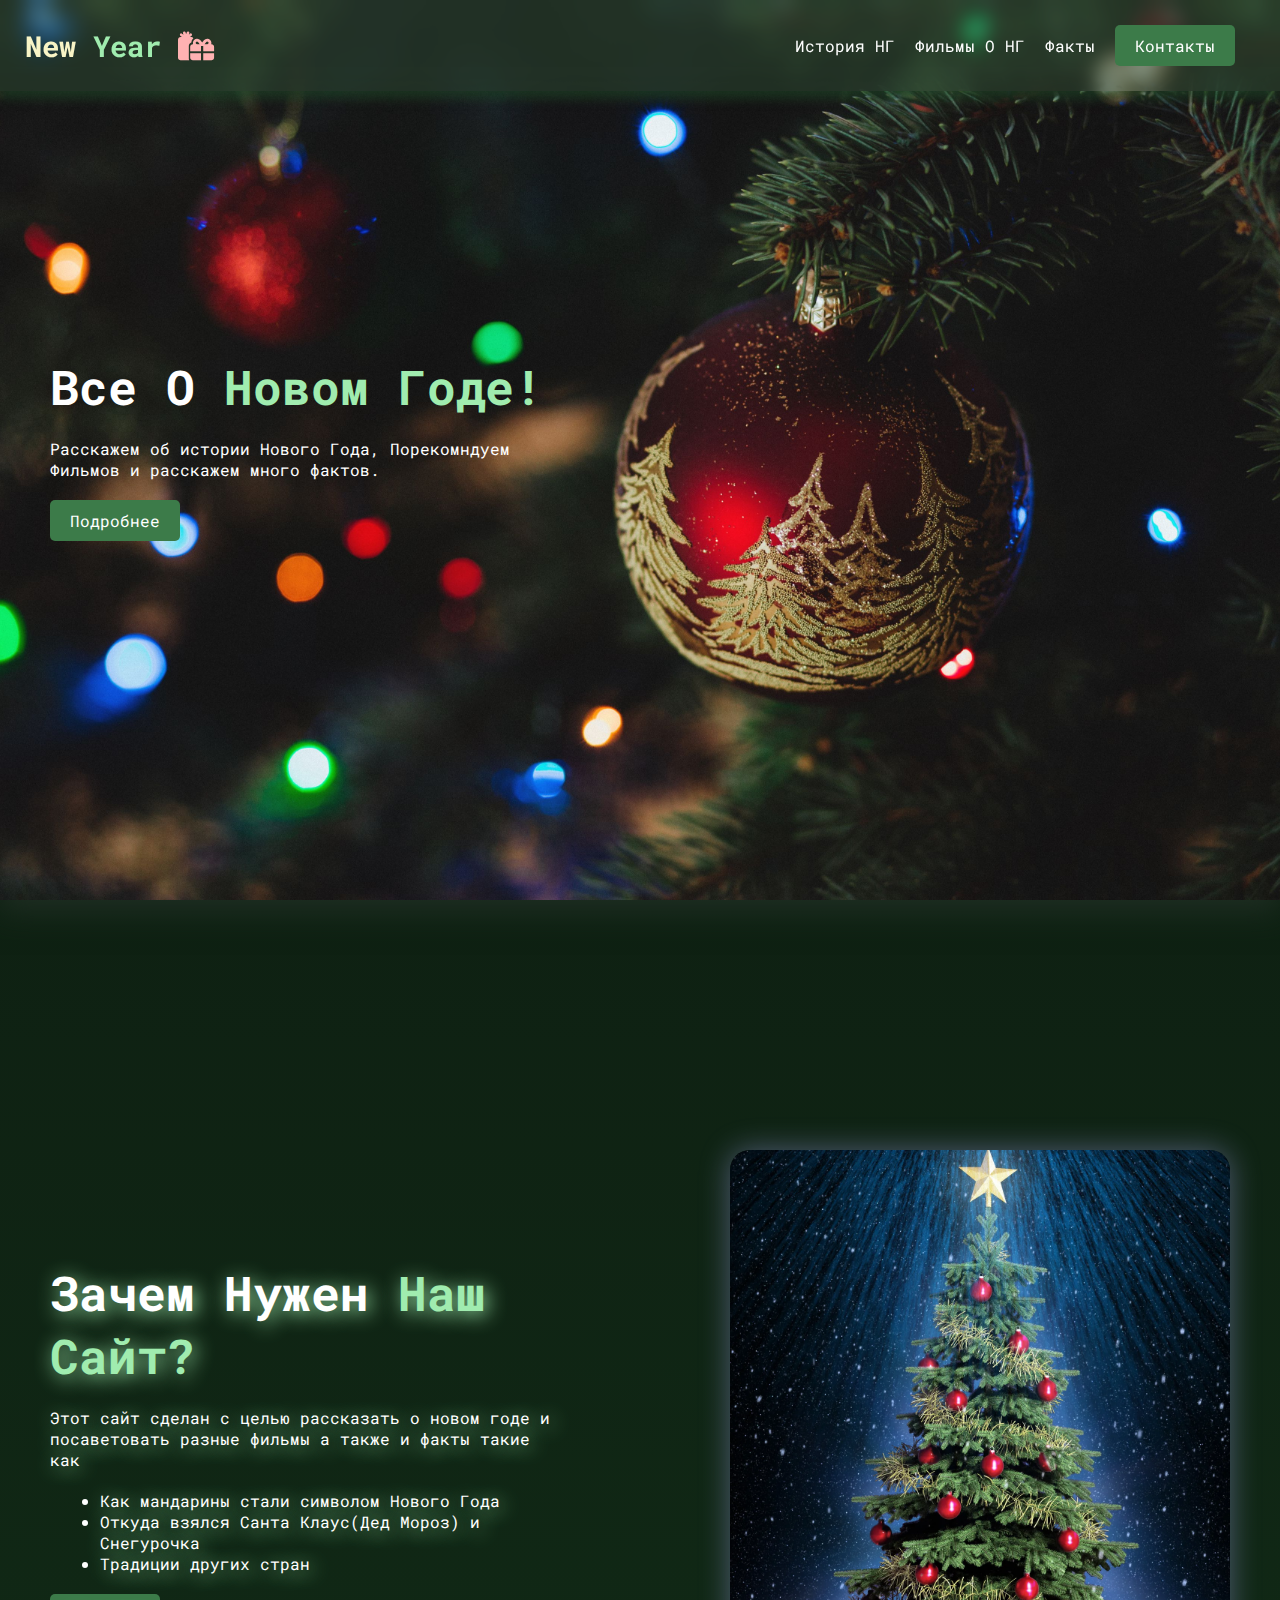
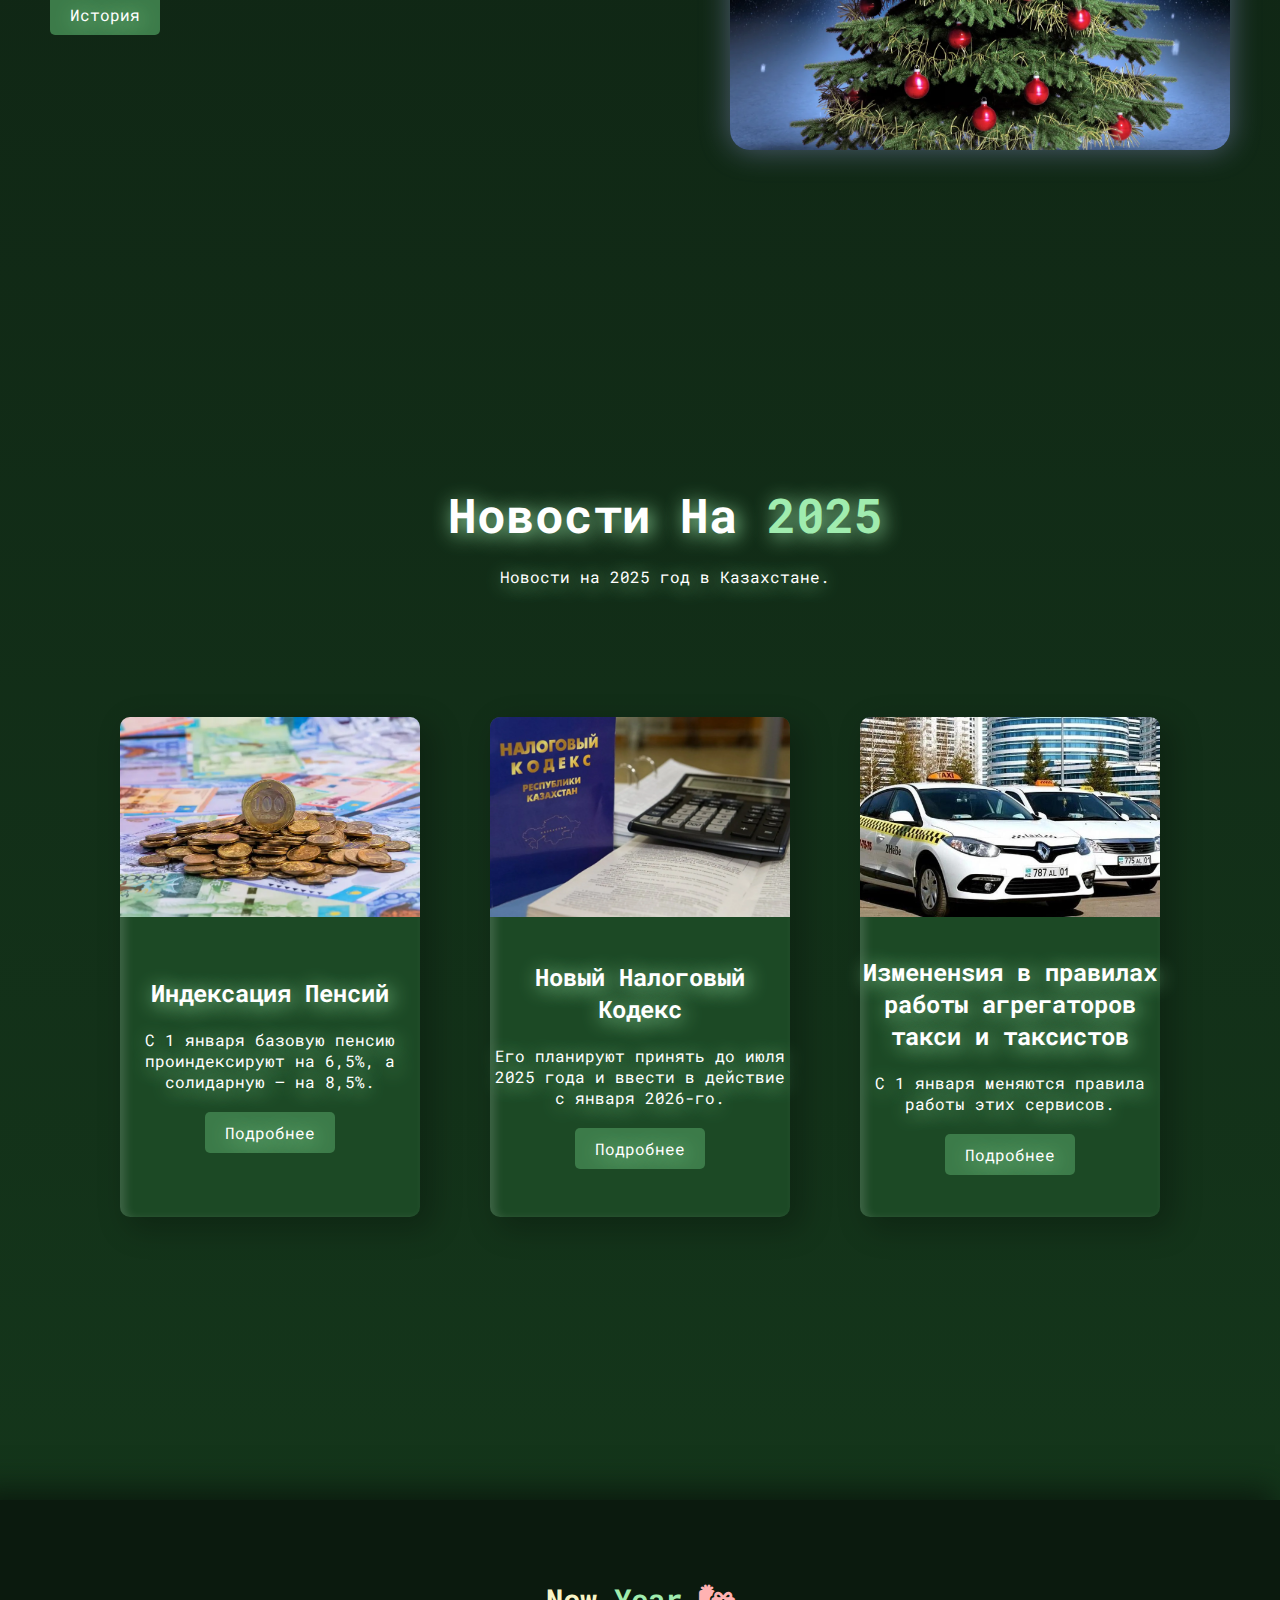
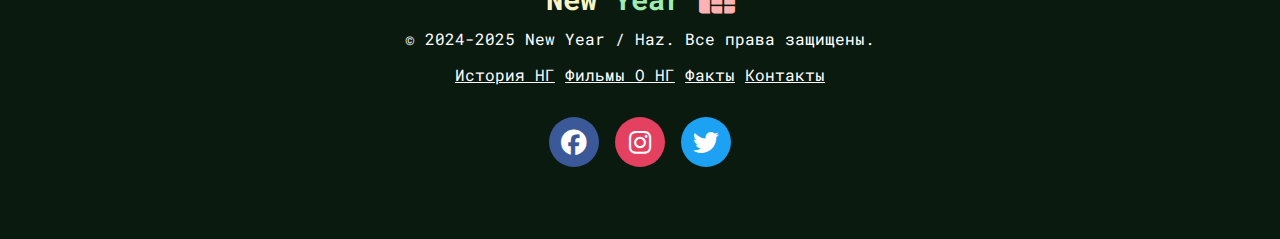
==== index.html @ 99486cb4 "Хакатон" ====
<!DOCTYPE html>
<html lang="ru">
<head>
    <meta charset="UTF-8">
    <meta name="viewport" content="width=device-width, initial-scale=1.0">
    <link rel="stylesheet" href="https://cdnjs.cloudflare.com/ajax/libs/font-awesome/6.7.2/css/all.min.css" integrity="sha512-Evv84Mr4kqVGRNSgIGL/F/aIDqQb7xQ2vcrdIwxfjThSH8CSR7PBEakCr51Ck+w+/U6swU2Im1vVX0SVk9ABhg==" crossorigin="anonymous" referrerpolicy="no-referrer" />
    <link rel="stylesheet" href="./styles/style.css">
    <title>New Year / Haz</title>
</head>
<body>
    <!-- snowfall -->
    <div id="snowfall-container"></div>


    <!-- header -->

    <header>
        <nav>
            <div class="container">
                <a href="index.html" class="logo">New <span>Year </span><i class="fa-solid fa-gifts"></i></a>
                <div class="nav-list">
                    <a href="./pages/history-of-new-year.html">История НГ</a>
                    <a href="./pages/films.html">Фильмы О НГ</a>
                    <a href="./pages/facts.html">Факты</a>
                    <a class="nav-btn" href="./pages/contacts.html">Контакты</a>
                </div>
            </div>
        </nav>
        <div class="hero">
            <div class="text-container">
                <h1>Все О <span>Новом Годе!</span></h1>
                <p>Расскажем об истории Нового Года, Порекомндуем Фильмов и расскажем много фактов.</p>
                <a href="#about" class="btn">Подробнее</a>
            </div>
        </div>
    </header>

    <!-- main -->

    <main>

        <!-- about site -->

        <section class="about" id="about">
            <div class="container">
                <div class="text-container">
                    <h2>Зачем Нужен <span>Наш Сайт?</span></h2>
                    <p>Этот сайт сделан с целью рассказать о новом годе и посаветовать разные фильмы а также и факты такие как <ul>
                        <li>Как мандарины стали символом Нового Года</li>
                        <li>Откуда взялся Санта Клаус(Дед Мороз) и Снегурочка</li>
                        <li>Традиции других стран</li>
                    </ul></p>
                    <a href="./pages/history-of-new-year.html" class="btn">История</a>
                </div>
                <img src="./images/elka.webp" alt="">
            </div>
        </section>

        <!-- news -->

        <section class="news">
            <div class="container-block">
                <div class="text-container">
                    <h2>Новости На <span>2025</span></h2>
                    <p>Новости на 2025 год в Казахстане.</p>
                </div>
                <div class="news-list">
                    <div class="card">
                        <img src="./images/news/news-1.webp" alt="">
                        <div class="card-text">
                            <h2>Индексация Пенсий</h2>
                            <p>С 1 января базовую пенсию проиндексируют на 6,5%, а солидарную — на 8,5%.</p>
                            <a class="btn" target="_blank" href="https://www.zakon.kz/finansy/6461738-pensii-i-posobiya-v-kazakhstane-naskolko-ikh-povysyat-v-2025-godu.html">Подробнее</a>
                        </div>
                    </div>
                    <div class="card">
                        <img src="./images/news/news-2.webp" alt="">
                        <div class="card-text">
                            <h2>Новый Налоговый Кодекс</h2>
                            <p>Его планируют принять до июля 2025 года и ввести в действие с января 2026-го.</p>
                            <a class="btn" target="_blank" href="https://mybuh.kz/news/chto-izmenitsya-v-nalogovom-kodekse-s-2024-g-/">Подробнее</a>
                        </div>
                    </div>
                    <div class="card">
                        <img src="./images/news/news-3.jpeg" alt="">
                        <div class="card-text">
                            <h2>Измененsия в правилах работы агрегаторов такси и таксистов</h2>
                            <p>С 1 января меняются правила работы этих сервисов.</p>
                            <a class="btn" target="_blank" href="https://tengrinews.kz/autonews/pravila-rabotyi-taksi-izmenyat-v-kazahstane-549466/">Подробнее</a>
                        </div>
                    </div>
                </div>
            </div>
        </section>

    </main>

    <!-- footer -->

    <footer>
        <div class="container-block">
            <div class="text-footer">
                <a href="#" class="logo">New <span>Year </span><i class="fa-solid fa-gifts"></i></a>
                <p>&copy; 2024-2025 New Year / Haz. Все права защищены.</p>
            </div>
            <div class="links">
                <a href="./pages/history-of-new-year.html">История НГ</a>
                <a href="./pages/films.html">Фильмы О НГ</a>
                <a href="./pages/facts.html">Факты</a>
                <a href="./pages/contacts.html">Контакты </a>
            </div>
            <div class="soc">
                <a href="#" class="facebook"><i class="fa-brands fa-facebook"></i></a>
                <a href="#" class="instagramm"><i class="fa-brands fa-instagram"></i></a>
                <a href="#" class="twitter"><i class="fa-brands fa-twitter"></i></a>
            </div>
        </div>
    </footer>

    <script src="./javascript/script.js"></script>
    <!-- snowflake effect -->

    <script src="./javascript/snow.js"></script>

</body>
</html>
---- styles/style.css ----
@import url('https://fonts.googleapis.com/css2?family=Roboto+Mono:ital,wght@0,100..700;1,100..700&display=swap'); /* link css font Roboto mono*/

/* reset css */

* {
    box-sizing: border-box;
    margin: 0;
    padding: 0;
    font-family: 'Roboto Mono';
    transition: all 0.3s ease;
}

html {
    scroll-behavior: smooth;
}

body {
    background: linear-gradient(180deg, rgba(12,24,15,1) 0%, rgb(21, 57, 28) 100%);
    min-height: 100vh;
    color: #fff;
    overflow-x: hidden;
}

button, input, textarea {
    border: none !important;
    width: 100%;
    cursor: pointer;
    &:focus {
        outline: none;
    }
}

/* header */

header {
    box-shadow:  0px 10px 30px #202f24;
    background: url(../images/christmas_decorations_new_year_christmas_118570_3840x2400.jpg) center/cover no-repeat;
    height: 100vh;
    color: #fff;
}

nav {
    z-index: 99999999999999999999;
    box-shadow: 0px 8px 10px #204f2b7d;
    background-color: #38664156;
    backdrop-filter: blur(10px);
    padding: 25px;
    position: fixed;
    width: 100%;
}

.container {
    /* flex-wrap: wrap; */
    width: 100%;
    display: flex;
    align-items: center;
    justify-content: space-between;
}

.nav-list {
    display: flex;
    align-items: center;
    justify-content: center;
}

.nav-list a {
    color: #fff;
    text-decoration: none;
    margin-right: 20px;
    position: relative;
    transition: color 0.3s ease;
}

.logo {
    font-size: 1.8rem;
    text-decoration: none;
    color: rgb(248, 244, 198);
    font-weight: bolder;
}

.logo i {
    color: rgb(255, 178, 178);
}

span {
    font-size: 1.8rem;
    color: #a0ecaf;
}

/* links beautifully animations  */

.nav-list a:not(.nav-btn)::before,
.nav-list a:not(.nav-btn)::after {
    content: '';
    position: absolute;
    width: 0;
    height: 2px;
    background-color: #a0ecaf;
    transition: width 0.3s ease;
}

.nav-list a:not(.nav-btn)::before {
    left: 0;
    top: -5px;
}

.nav-list a:not(.nav-btn)::after {
    right: 0;
    bottom: -5px;
}

.nav-list a:not(.nav-btn):hover {
    color: #a0ecaf;
}

.nav-list a:not(.nav-btn):hover::before,
.nav-list a:not(.nav-btn):hover::after {
    width: 100%;
}

.nav-btn, .btn {
    display: inline-block;
    padding: 10px 20px;
    background-color: #3c7b49;
    color: #ffffff;
    text-decoration: none;
    border-radius: 5px;
    transition: all 0.3s ease;
    position: relative;
    overflow: hidden;
}

.nav-btn::before, .btn::before {
    content: '';
    position: absolute;
    top: 0;
    left: -100%;
    width: 100%;
    height: 100%;
    background: linear-gradient(120deg, transparent, rgba(255, 255, 255, 0.3), transparent);
    transition: all 0.5s;
}

.nav-btn:hover, .btn:hover {
    background-color: #3b9a51;
    box-shadow: 0 0 10px rgba(160, 236, 175, 0.5);
    color: #75e98c;
}

.nav-btn:hover::before, .btn:hover::before {
    left: 100%;
}

.hero{
    height: 100vh;
    display: flex;
    align-items: center;
    justify-content: start;
}

.text-container {
    margin-left: 50px;
    max-width: 500px;
}

.text-container h1, .text-container h2, .text-container span {
    font-size: 3rem;
}

.text-container p {
    margin-block: 20px;
}

/* main */

main {
    padding: 100px 0;
}

/* about site stylesheet */

.about {
    margin-bottom: 50px;
    display: flex;
    align-items: center;
    justify-content: center;
    height: 100vh;
}

.about .text-container {
    text-shadow: 3px 3px 20px #a0ecaf;
}

.about img {
    max-width: 500px;
    height: 600px;
    object-fit: cover;
    margin-right: 50px;
    box-shadow: 0px 0px 30px #a0a2ec71;
    border-radius: 20px;
}

.text-container ul{
    margin-left: 50px;
}

/* news  */

.news {
    margin-block: 100px;
    display: flex;
    align-items: center;
    justify-content: center;
    min-height: 100vh;
}

.news img {
    width: 100%;
    object-fit: cover;
    height: 40%;
    border-top-left-radius: 10px;
    border-top-right-radius: 10px;
}

.container-block {
    display: flex;
    align-items: center;
    justify-content: center;
    flex-direction: column;
    text-align: center;
}

.news .text-container {
    text-shadow: 3px 3px 20px #a0ecaf;
    margin-bottom: 60px;
}

.news-list {
    display: flex;
    flex-wrap: wrap;
    justify-content: space-around;
    margin-top: 50px;
    gap: 70px !important;
}

.card {
    width: 300px;
    min-height: 500px;
    display: flex;
    align-items: center;
    justify-content: start;
    flex-direction: column;
    color: #ffffff;
    background-color: #1c4925;
    box-shadow: 10px 10px 30px 3px #0000003e, inset 5px 3px 10px rgba(255, 255, 255, 0.155);
    border-radius: 10px;
}

.card-text{
    text-shadow: 3px 3px 20px #a0ecaf;
    margin-block: auto;
}

.card-text p {
    margin-block: 20px;
}

/* footer */

footer {
    background-color: #0b1a0e;
    color: #fff;
    text-align: center;
    padding: 80px 0px;
    box-shadow: -15px 0px 30px 10px #0b1a0e;
}

footer .container-block {
    gap: 10px !important;
}

footer a {
    color: white;
}

footer p {
    margin-top: 10px;
}

footer .links {
    margin-top: 5px;
}

footer .soc {
    font-size: 1.6rem;
    margin-top: 30px;
}

.facebook {
    border-radius: 50%;
    background: #3b5998;
    padding: 8px 12px;
}

.instagramm {
    border-radius: 50%;
    background: #e4405f;
    padding: 8px 14px;
}

.twitter {
    border-radius: 50%;
    background: #1da1f2;
    padding: 8px 12px;
}

/* Snowfall effect */
.snowflake {
    color: #fff;
    font-size: 1em;
    font-family: Arial, sans-serif;
    text-shadow: 0 0 5px #000;
    position: fixed;
    top: -10%;
    z-index: 9999;
    user-select: none;
    cursor: default;
    animation-name: snowflakes-fall, snowflakes-shake;
    animation-duration: 10s, 3s;
    animation-timing-function: linear, ease-in-out;
    animation-iteration-count: infinite, infinite;
    animation-play-state: running, running;
}

@keyframes snowflakes-fall {
    0% {
        top: -10%;
    }
    100% {
        top: 100%;
    }
}

@keyframes snowflakes-shake {
    0%, 100% {
        transform: translateX(0);
    }
    50% {
        transform: translateX(80px);
    }
}
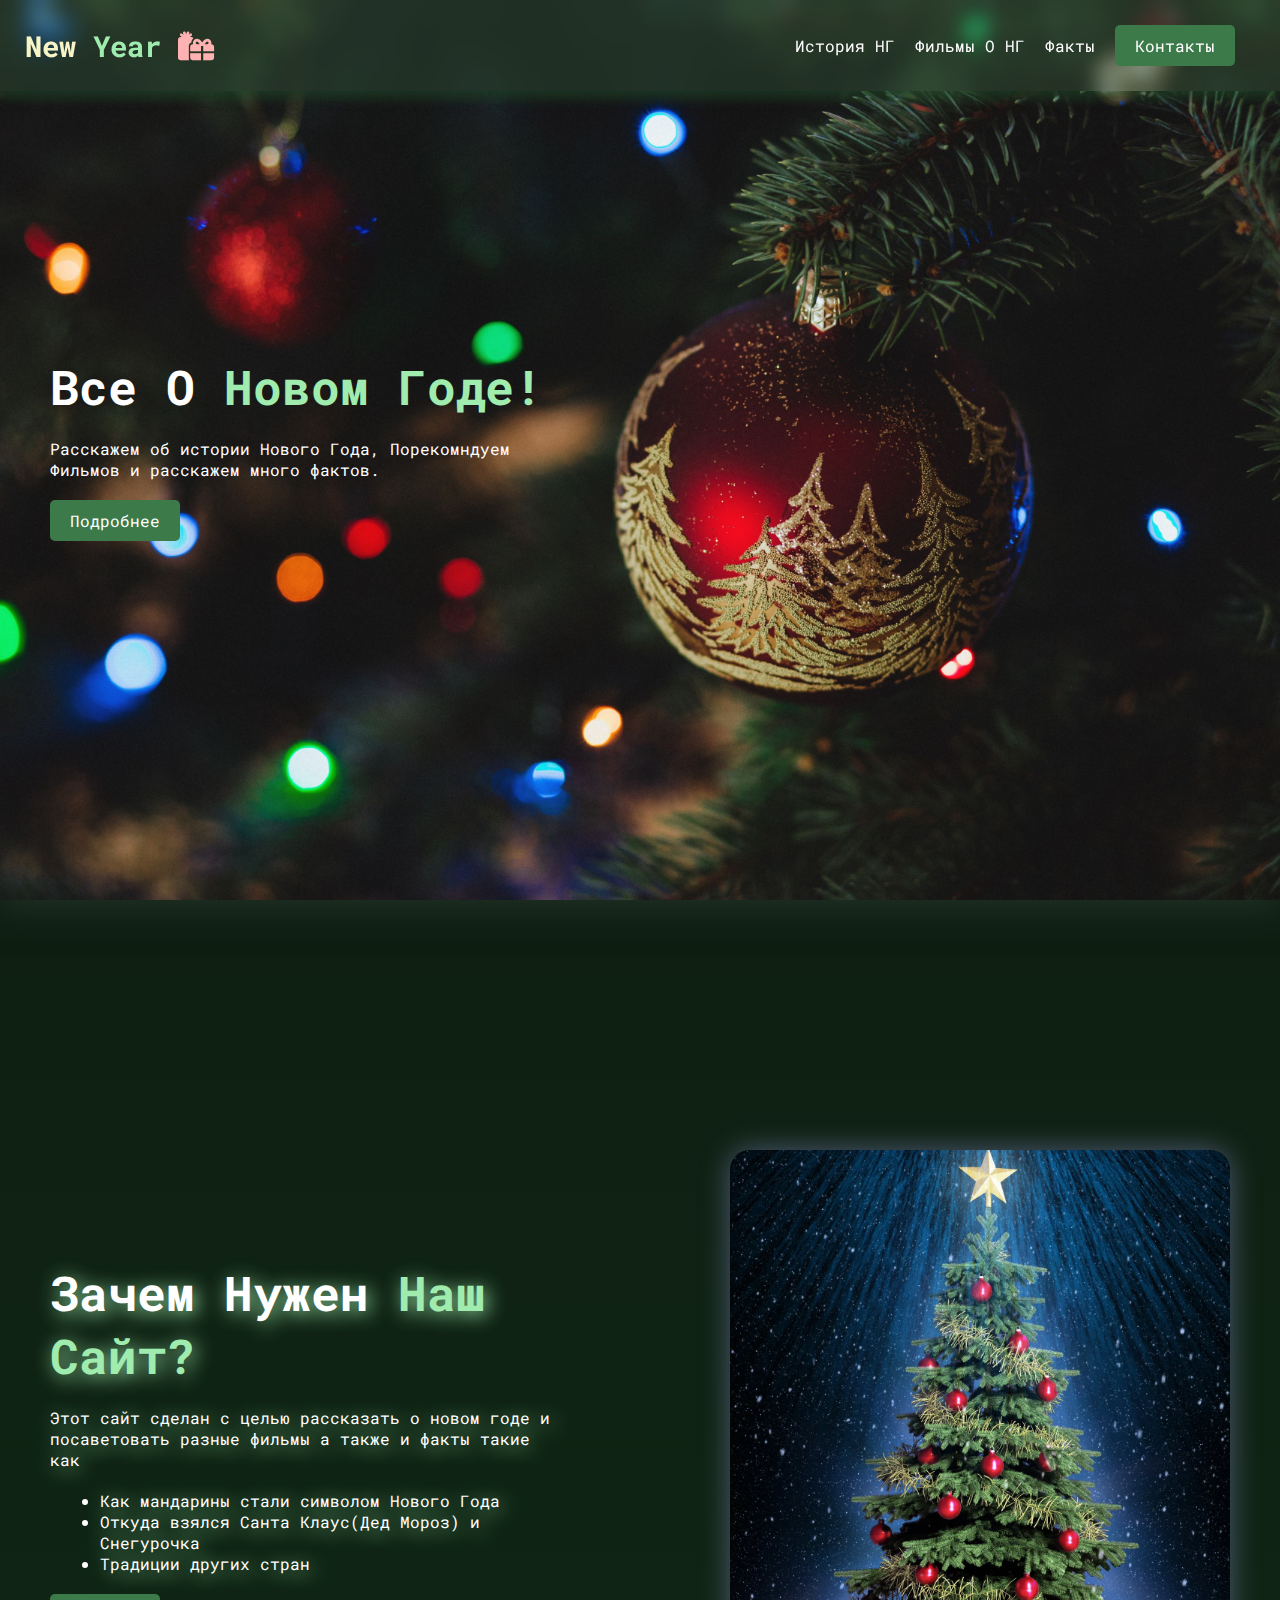
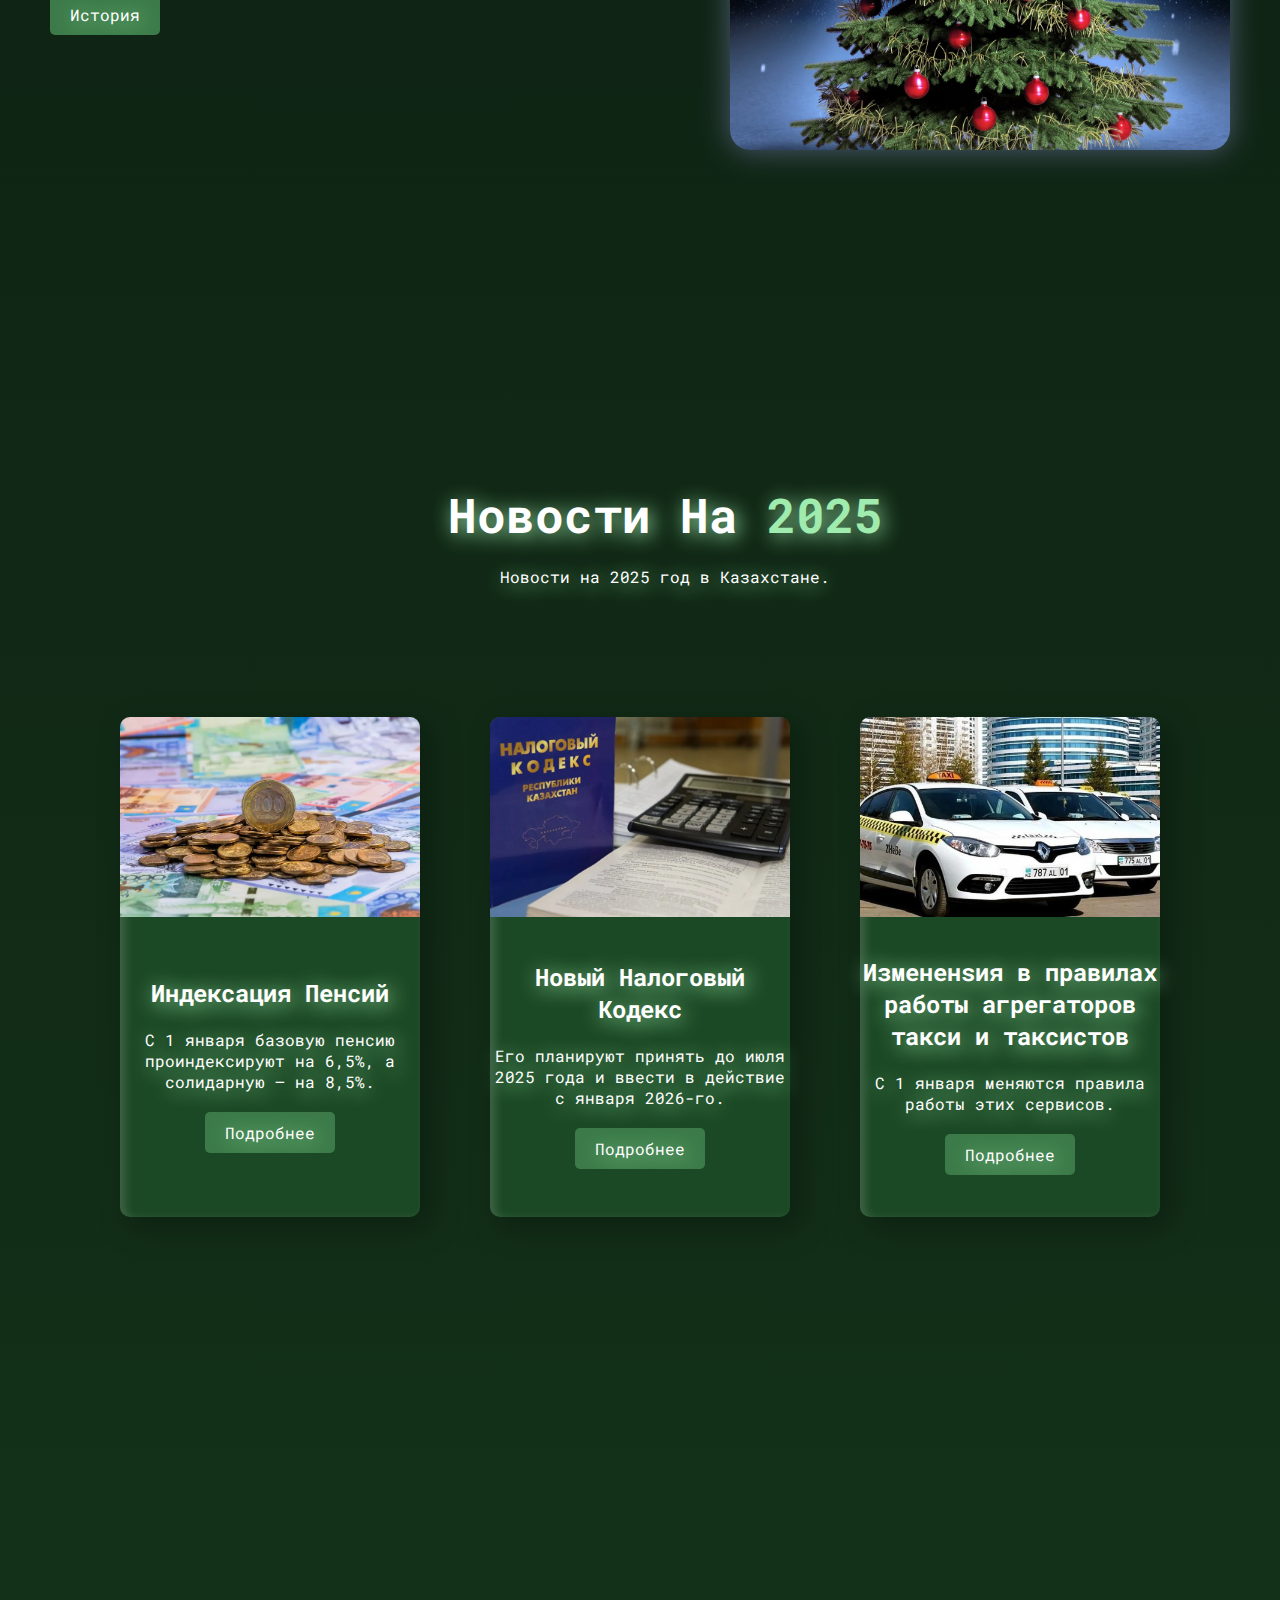
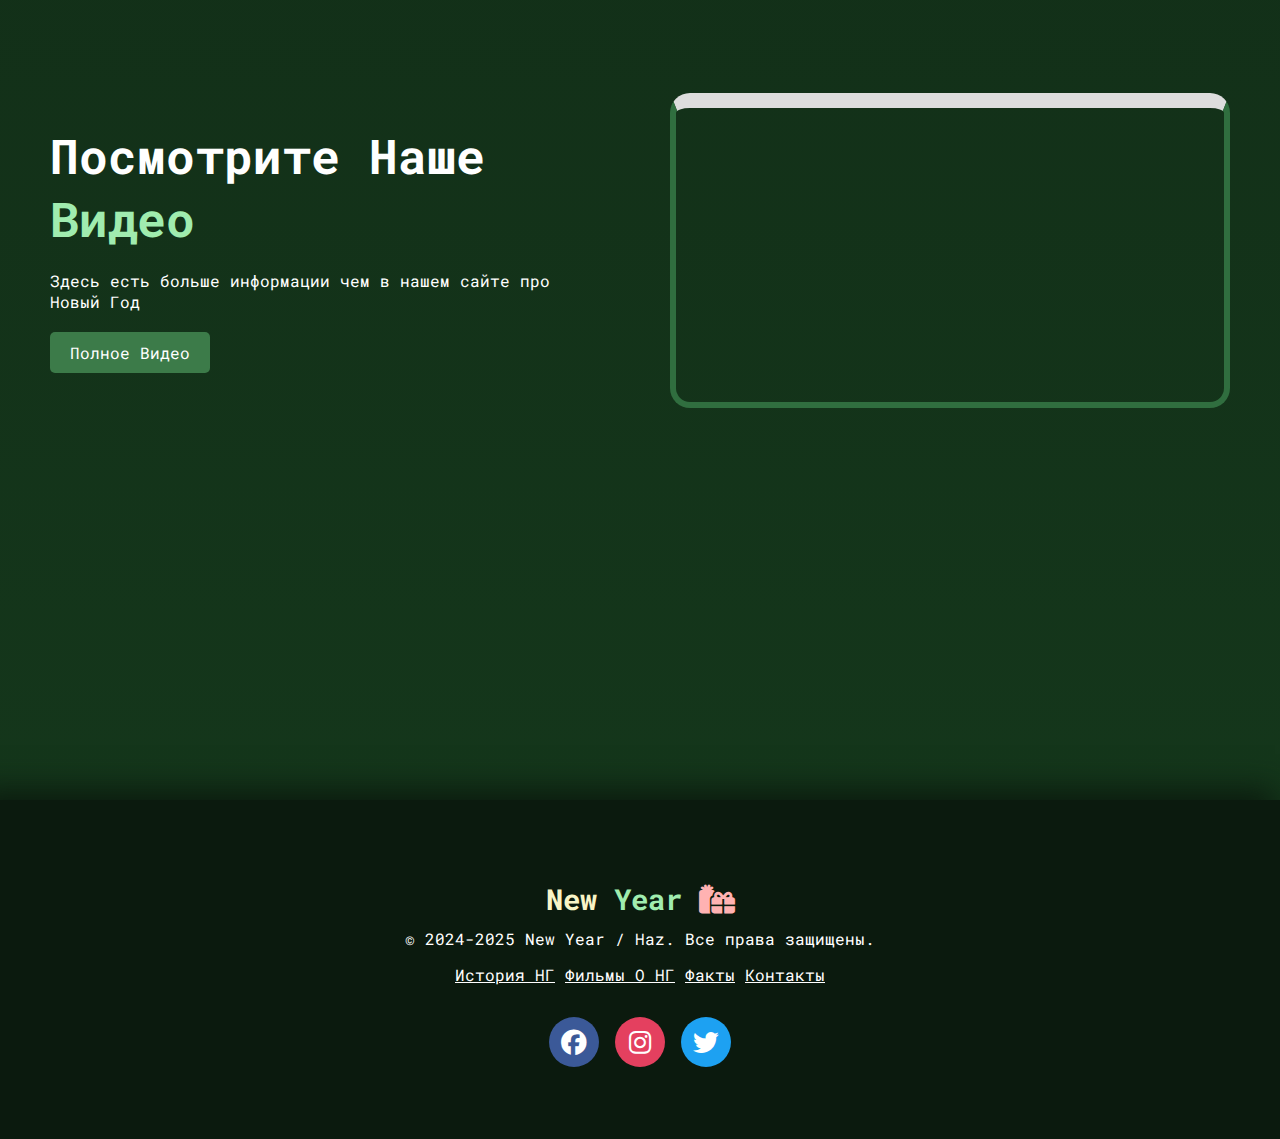
==== commit 930b015c: "media 1" ====
--- a/index.html
+++ b/index.html
@@ -93,6 +93,19 @@
             </div>
         </section>
 
+        <!-- video -->
+
+        <section class="video">
+            <div class="container">
+                <div class="text-container">
+                    <h2>Посмотрите Наше <span>Видео</span></h2>
+                    <p>Здесь есть больше информации чем в нашем сайте про Новый Год</p>
+                    <a target="_blank" href="https://www.youtube.com/embed/YdN2BOgRIMo?si=t2p-0E05duXII3_s" class="btn">Полное Видео</a>
+                </div>
+                <iframe style="margin-right: 50px; border-radius: 20px;max-width: 560px; width: 560px;" height="315" src="https://www.youtube.com/embed/YdN2BOgRIMo?si=t2p-0E05duXII3_s" title="YouTube video player" frameborder="0" allow="accelerometer; autoplay; clipboard-write; encrypted-media; gyroscope; picture-in-picture; web-share" referrerpolicy="strict-origin-when-cross-origin" allowfullscreen></iframe>
+            </div>
+        </section>
+
     </main>
 
     <!-- footer -->
--- a/styles/style.css
+++ b/styles/style.css
@@ -50,7 +50,6 @@
 }
 
 .container {
-    /* flex-wrap: wrap; */
     width: 100%;
     display: flex;
     align-items: center;
@@ -348,4 +347,80 @@
     50% {
         transform: translateX(80px);
     }
+}
+
+.video {
+    height: 100vh;
+    display: flex;
+    align-items: center;
+    justify-content: center;
+}
+
+.video iframe {
+    border: 6px solid #306e3f;
+    border-top: 15px solid #dddddd;
+}
+
+@media (max-width: 768px) {
+    .hero {
+        margin-top: 330px;
+    }
+
+    .nav-list {
+        flex-direction: column;
+        align-items: center;
+        text-align: center;
+        gap: 20px;
+        padding: 0px;
+        margin-top: 30px;
+    }
+
+    nav .container {
+        flex-direction: column;
+    }
+
+    nav {
+        left: 0;
+        top: 0;
+        position: absolute;
+        padding: 0px !important;
+    }
+
+    .container-block {
+        text-align: center !important;
+    }
+
+    .container {
+        text-align: center;
+        flex-direction: column-reverse;
+        align-items: center;
+        text-align: center !important;
+        padding: 50px 0;
+    }
+
+    li {
+        text-align: left;
+        align-self: self-start;
+    }
+    
+    section {
+        margin-block: 400px !important;
+    }
+
+    section img {
+        margin-bottom: 50px;
+        margin-inline: auto !important;
+    }
+
+    .films img {
+        margin-bottom: 0px;
+    }
+
+    .video iframe {
+        margin-inline: auto !important;
+        margin-bottom: 50px !important;
+        max-width: 400px !important;
+        height: 300px;
+    }
+
 }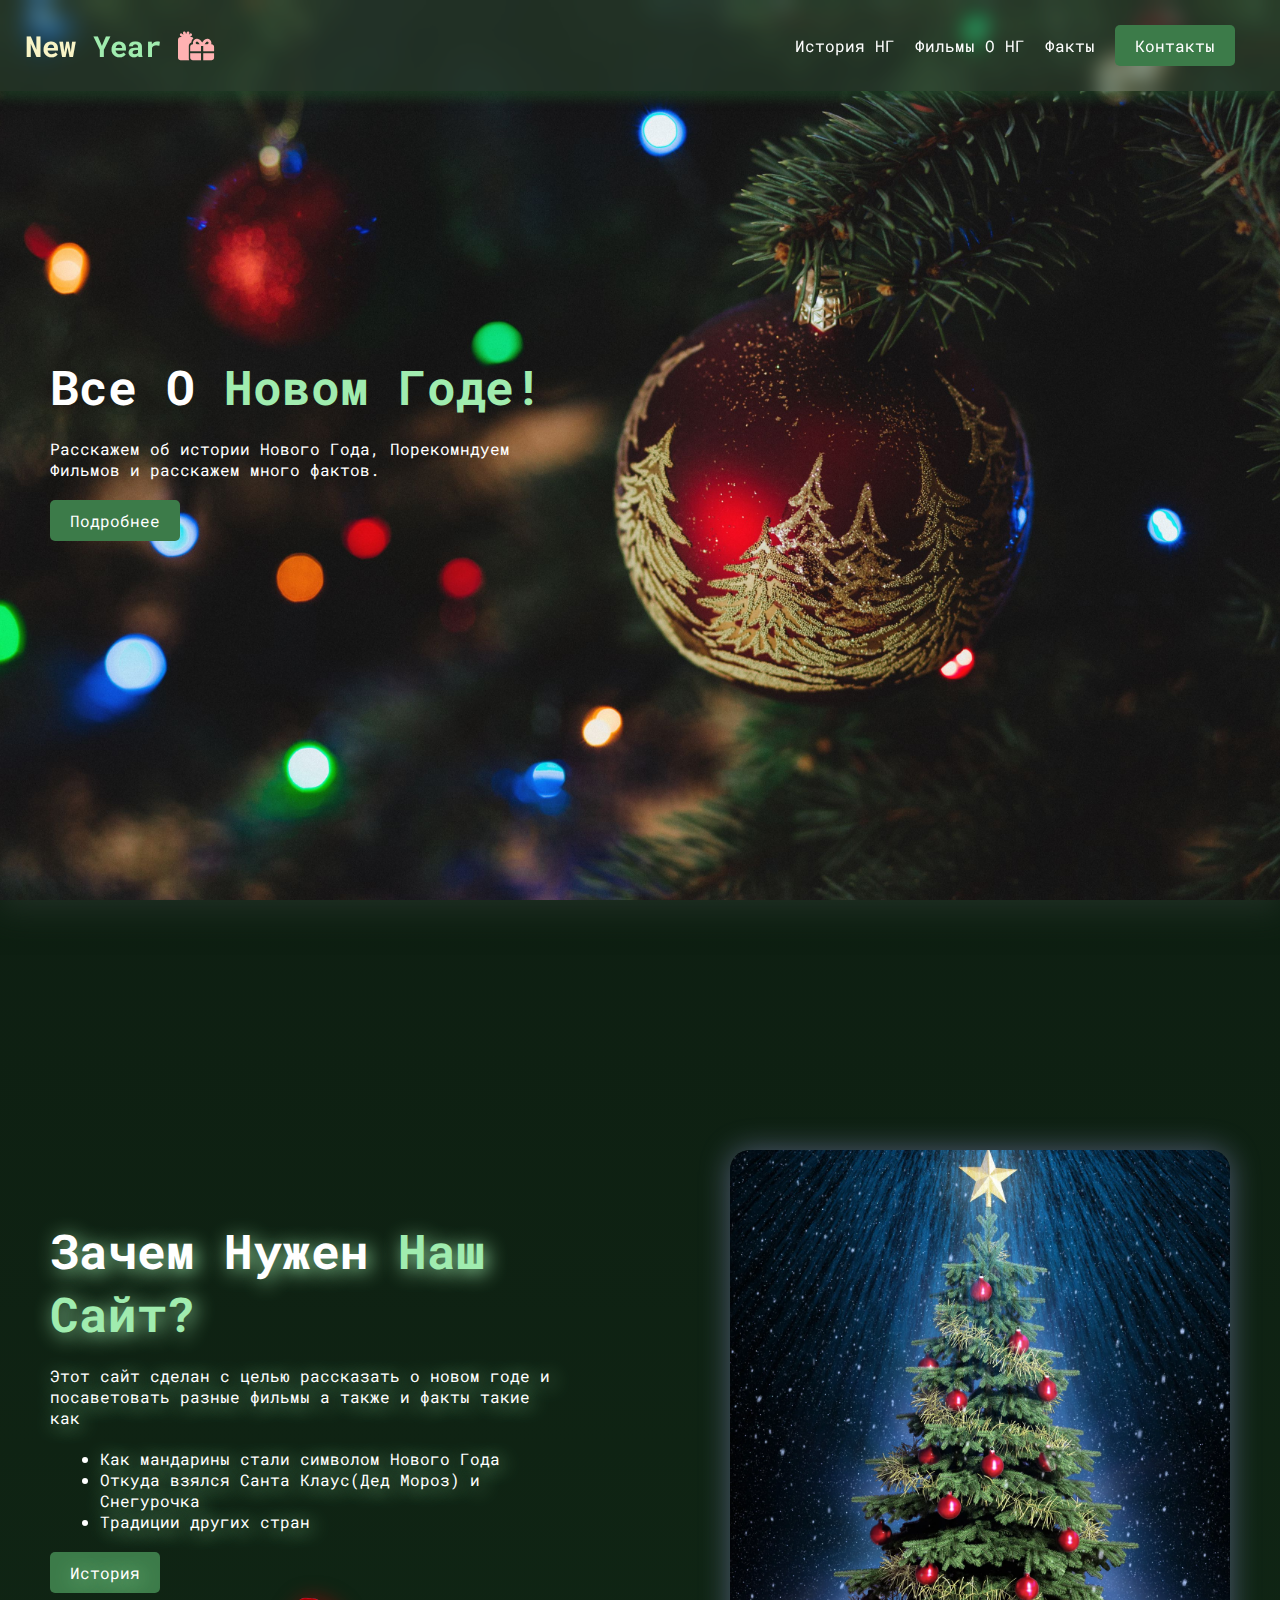
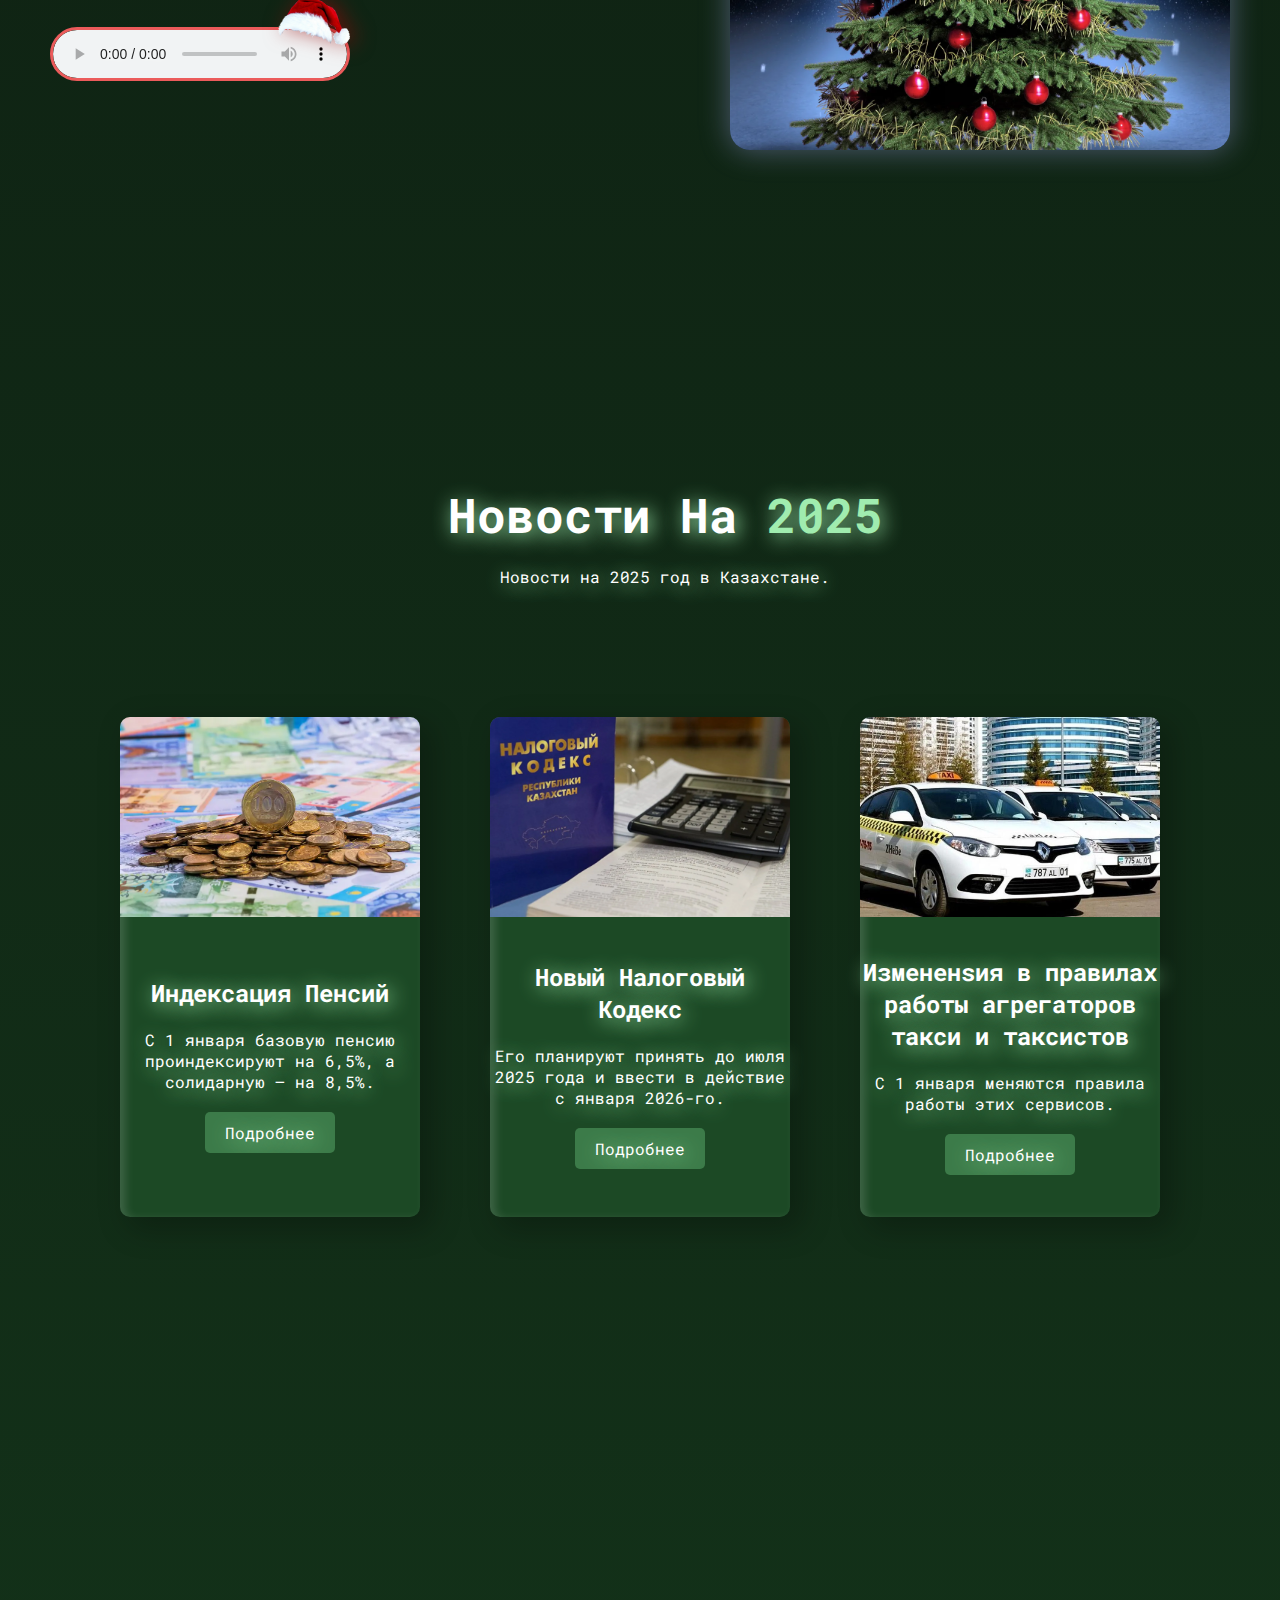
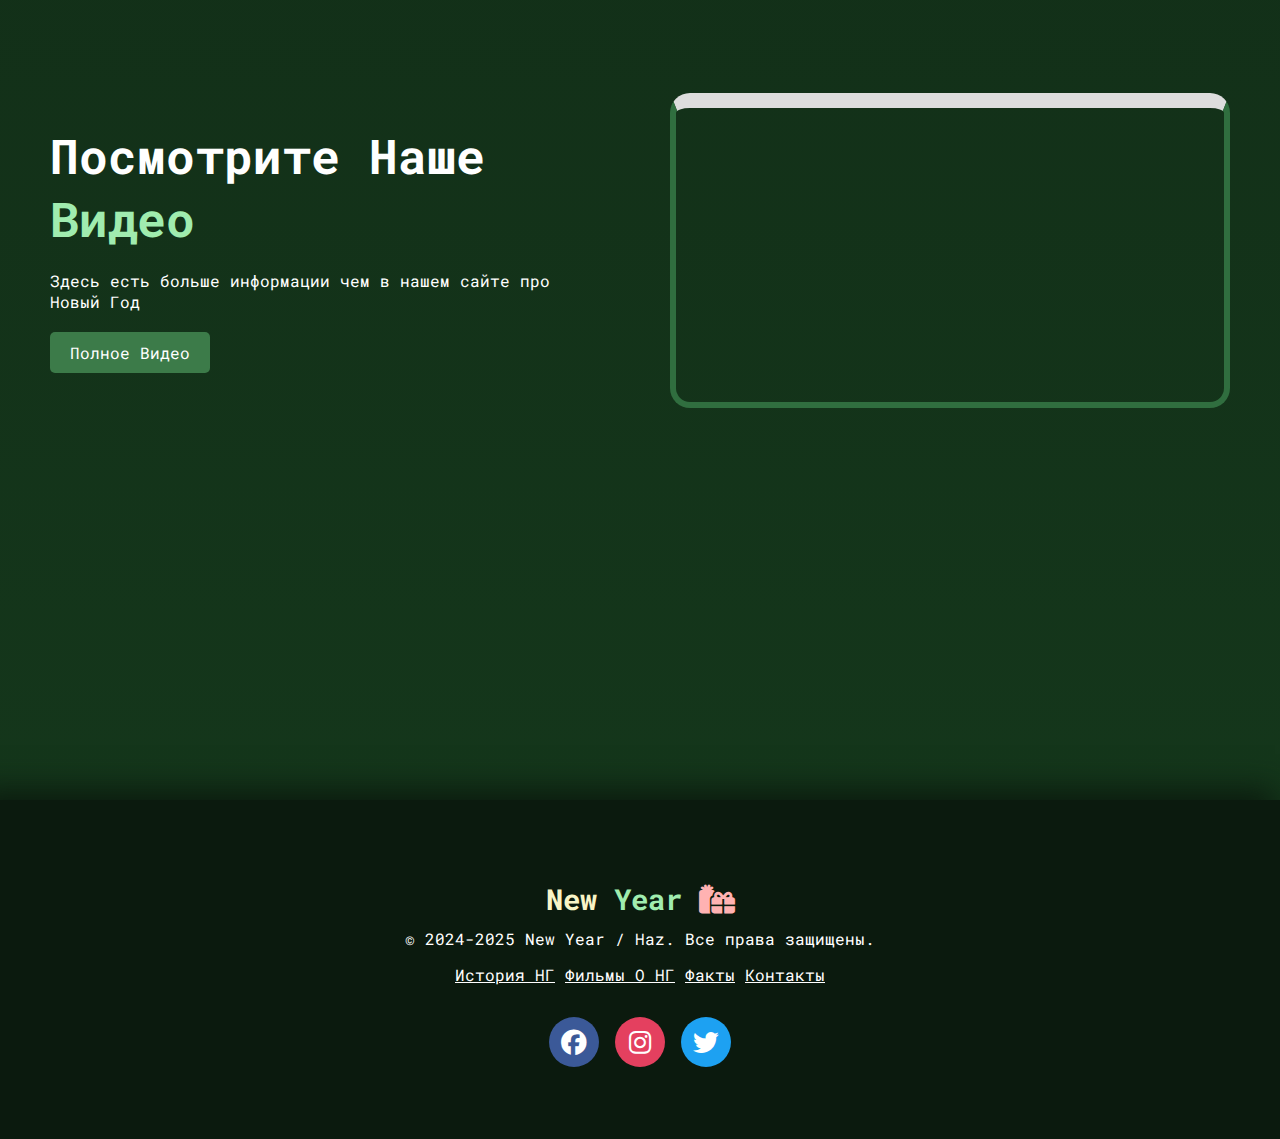
==== commit 74d1ee1b: "audio" ====
--- a/index.html
+++ b/index.html
@@ -51,8 +51,13 @@
                         <li>Традиции других стран</li>
                     </ul></p>
                     <a href="./pages/history-of-new-year.html" class="btn">История</a>
+                    <div class="wrapper">
+                        <img src="./images/Шапка.png" alt="">
+                        <audio src="./audio/kevin-macleod-jingle-bells-7.mp3" controls></audio>
+
+                    </div>
                 </div>
-                <img src="./images/elka.webp" alt="">
+                <img class="img" src="./images/elka.webp" alt="">
             </div>
         </section>
 
@@ -102,7 +107,7 @@
                     <p>Здесь есть больше информации чем в нашем сайте про Новый Год</p>
                     <a target="_blank" href="https://www.youtube.com/embed/YdN2BOgRIMo?si=t2p-0E05duXII3_s" class="btn">Полное Видео</a>
                 </div>
-                <iframe style="margin-right: 50px; border-radius: 20px;max-width: 560px; width: 560px;" height="315" src="https://www.youtube.com/embed/YdN2BOgRIMo?si=t2p-0E05duXII3_s" title="YouTube video player" frameborder="0" allow="accelerometer; autoplay; clipboard-write; encrypted-media; gyroscope; picture-in-picture; web-share" referrerpolicy="strict-origin-when-cross-origin" allowfullscreen></iframe>
+                <iframe style="margin-right: 50px; border-radius: 20px;max-width: 560px; width: 560px;" height="315" src="https://www.youtube.com/embed/bWDL9vJk4SY?si=zQq4OEsLftrLfbe3" title="YouTube video player" frameborder="0" allow="accelerometer; autoplay; clipboard-write; encrypted-media; gyroscope; picture-in-picture; web-share" referrerpolicy="strict-origin-when-cross-origin" allowfullscreen></iframe>
             </div>
         </section>
 
--- a/styles/style.css
+++ b/styles/style.css
@@ -190,13 +190,40 @@
     text-shadow: 3px 3px 20px #a0ecaf;
 }
 
-.about img {
+.about .img {
     max-width: 500px;
     height: 600px;
     object-fit: cover;
     margin-right: 50px;
     box-shadow: 0px 0px 30px #a0a2ec71;
     border-radius: 20px;
+}
+
+.wrapper {
+    display: flex;
+    align-items: center;
+    justify-content: start;
+    margin-top: 30px;
+}
+
+.wrapper p {
+    position: absolute;
+    margin-left: 330px;
+}
+
+.wrapper audio {
+    border: 3px solid rgb(235, 91, 91);
+    border-radius: 80px;
+}
+
+.wrapper img {
+    width: 100px !important;
+    position: absolute;
+    margin-bottom: 55px;
+    margin-left: 210px;
+    filter: drop-shadow(5px 0px 10px rgba(149, 8, 8, 0.625));
+    z-index: 10;
+    object-fit: cover;
 }
 
 .text-container ul{
@@ -376,7 +403,7 @@
     }
 
     nav .container {
-        flex-direction: column;
+        flex-direction: column !important;
     }
 
     nav {
@@ -391,8 +418,9 @@
     }
 
     .container {
+        display: flex;
         text-align: center;
-        flex-direction: column-reverse;
+        flex-direction: column-reverse !important;
         align-items: center;
         text-align: center !important;
         padding: 50px 0;
@@ -410,17 +438,28 @@
     section img {
         margin-bottom: 50px;
         margin-inline: auto !important;
+        width: 90% !important;
+    }
+
+    .news img {
+        width: 100% !important;
     }
 
     .films img {
+        width: 100% !important;
         margin-bottom: 0px;
     }
 
     .video iframe {
         margin-inline: auto !important;
         margin-bottom: 50px !important;
-        max-width: 400px !important;
+        width: 90% !important;
         height: 300px;
     }
 
+    .text-container {
+        margin-inline: auto !important;
+        width: 90% !important;
+    }
+
 }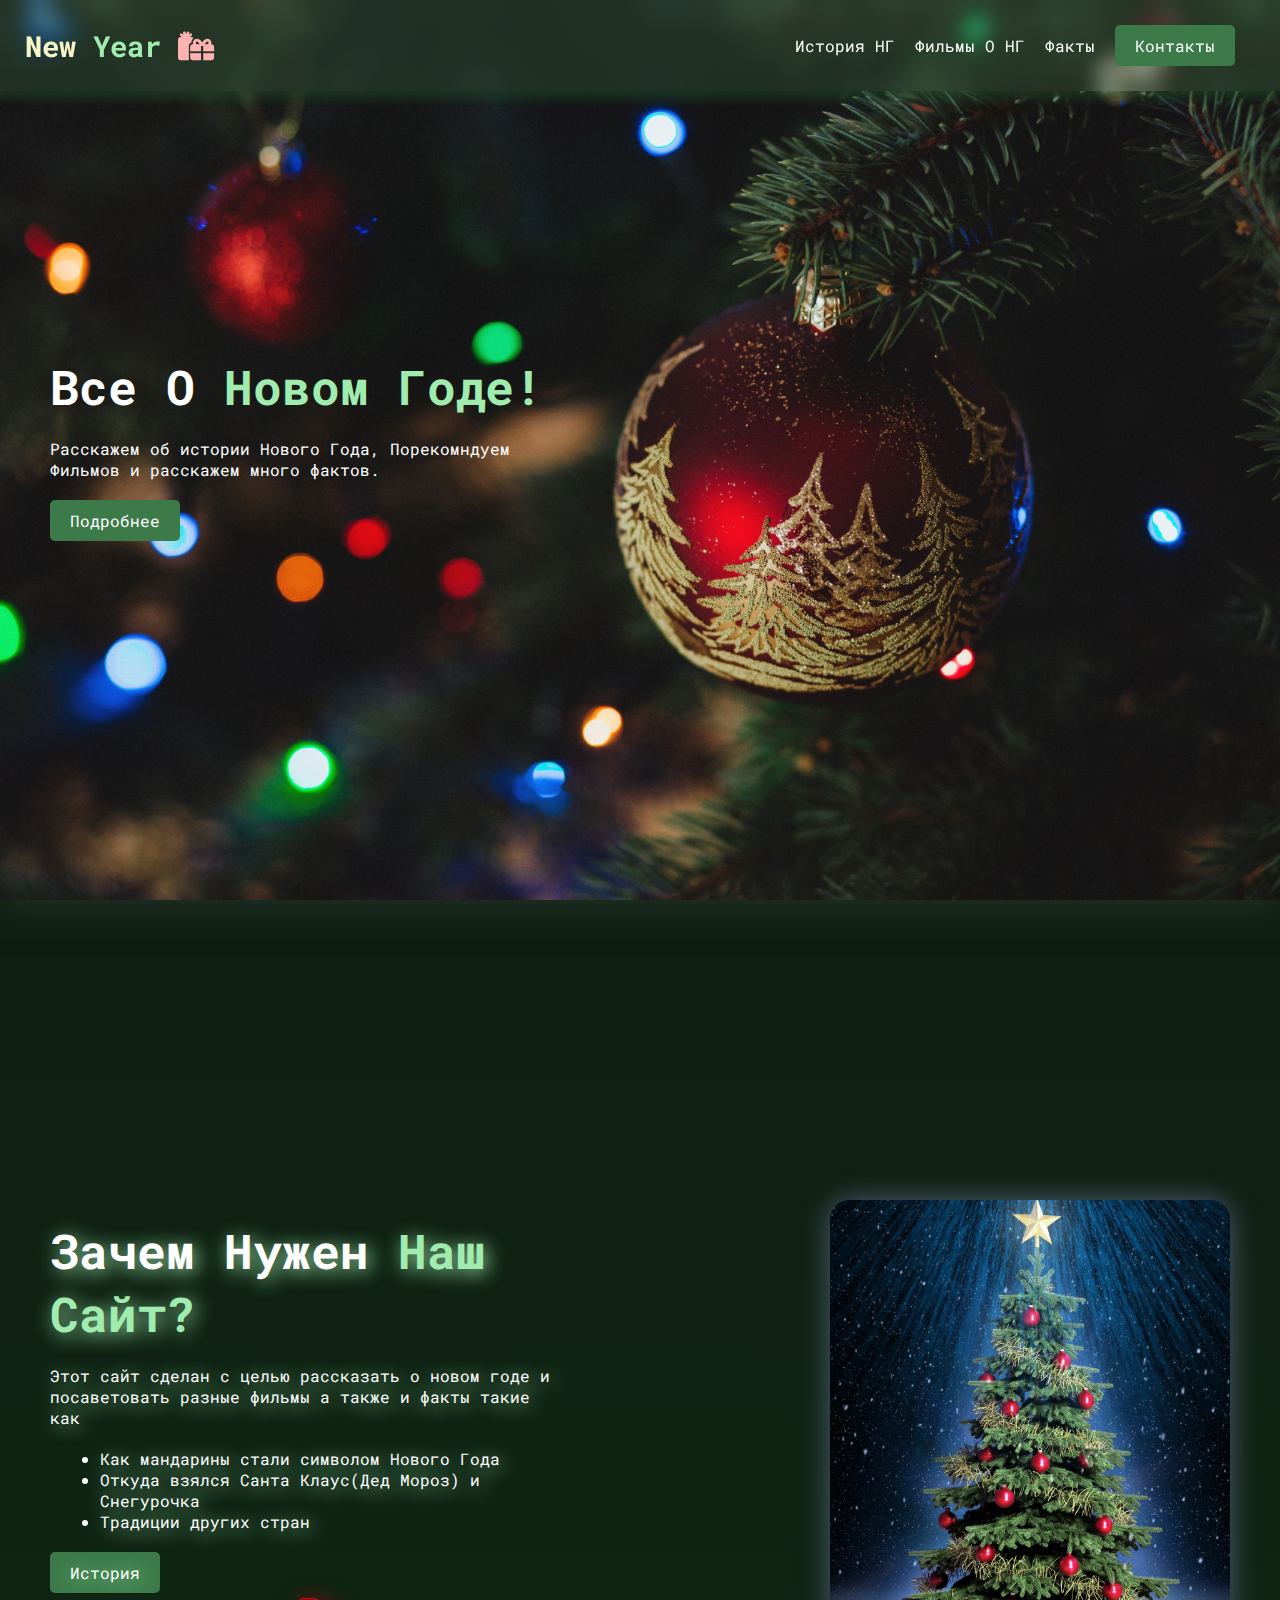
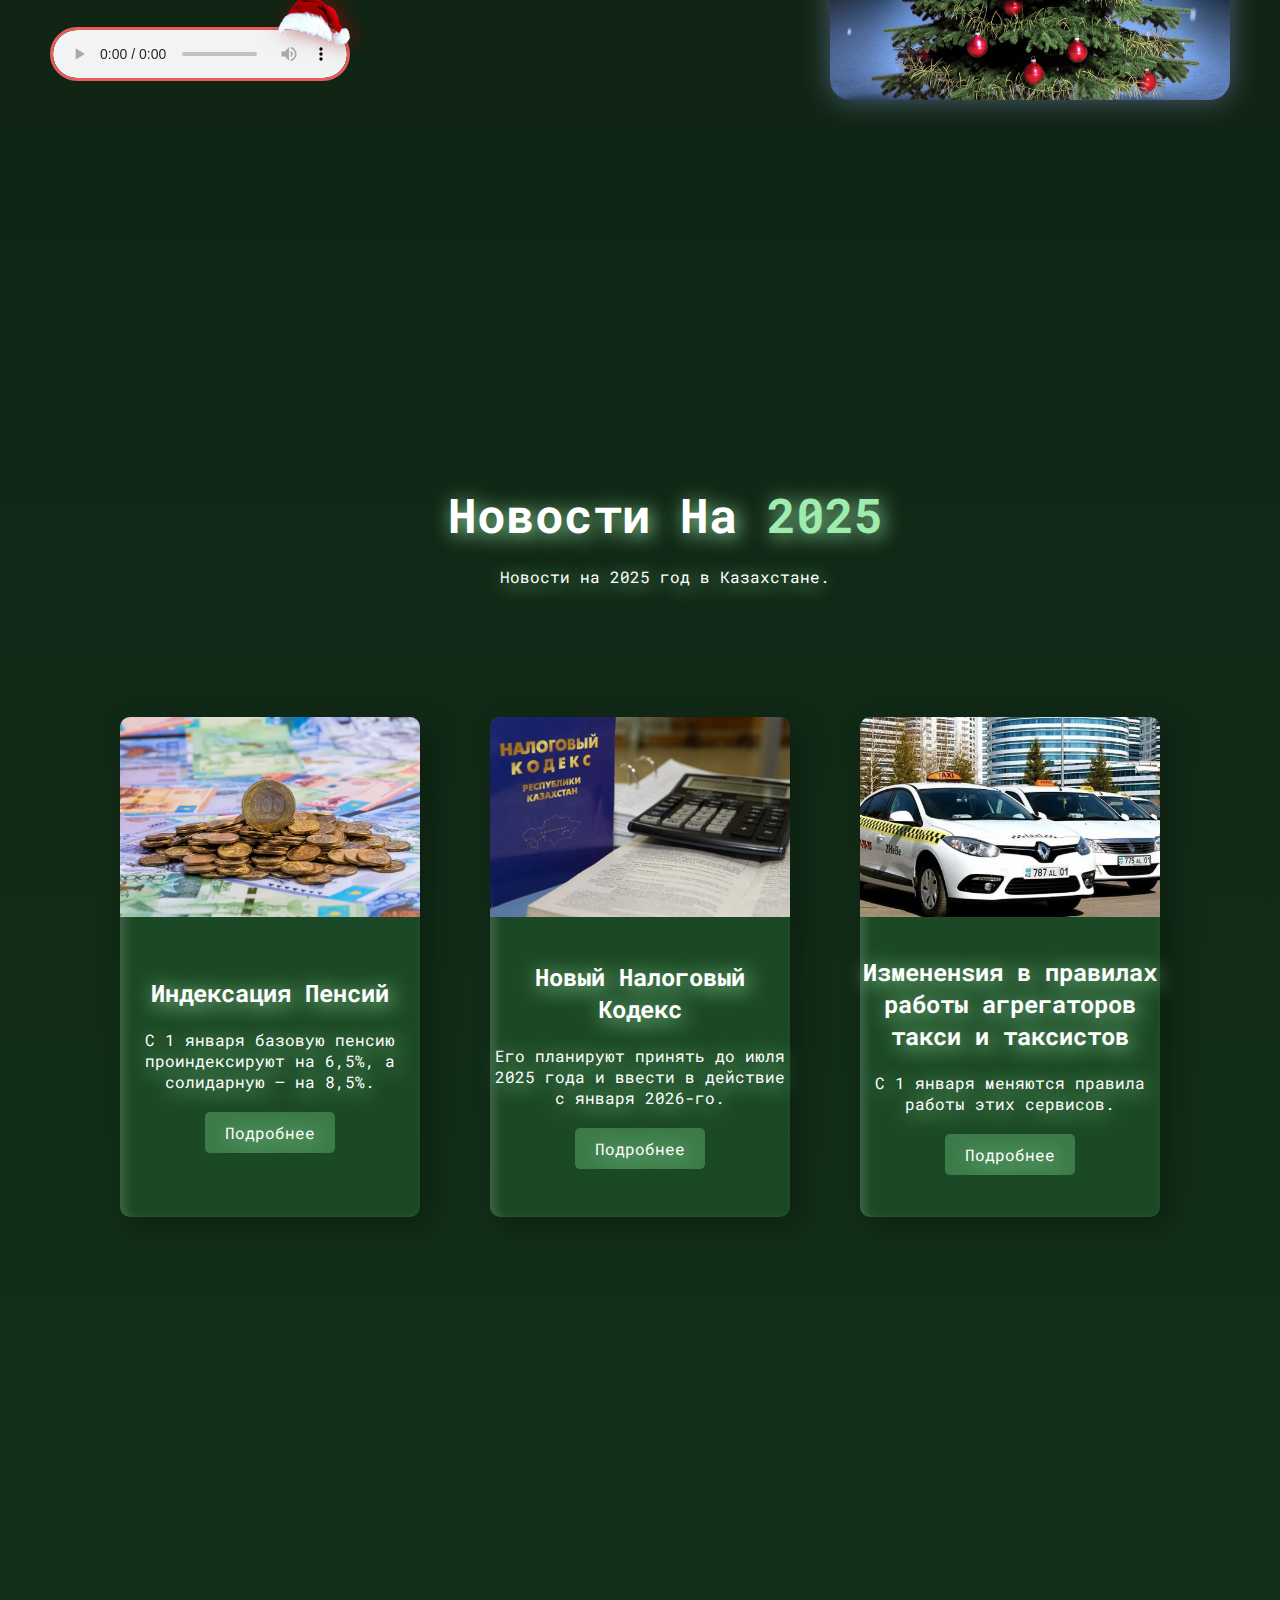
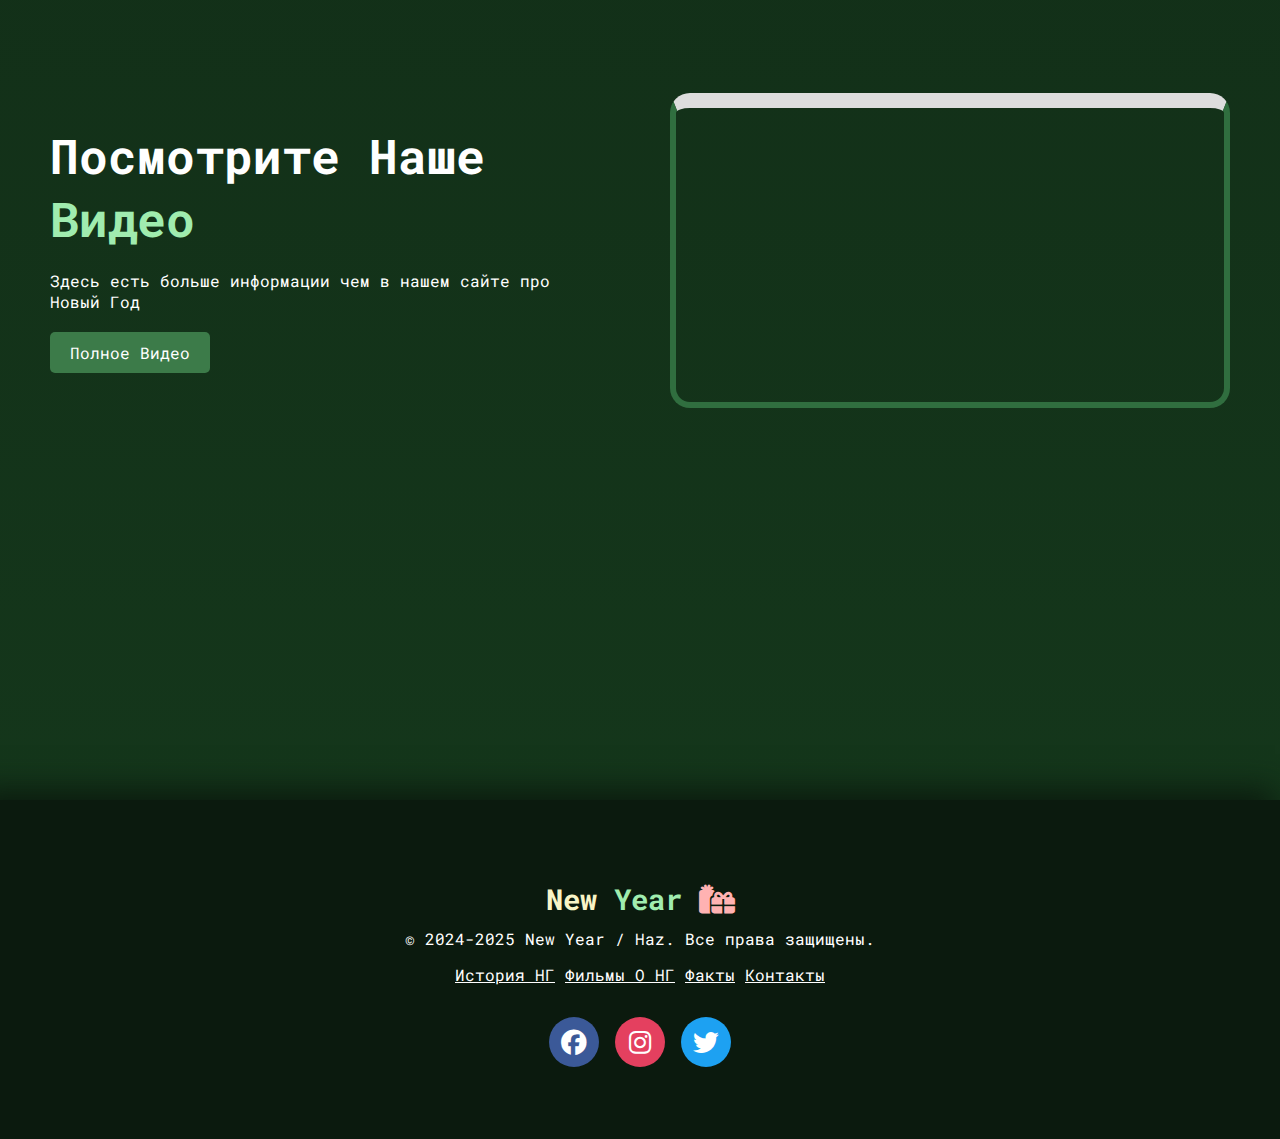
==== commit b1d1f33f: "new bug fix" ====
--- a/index.html
+++ b/index.html
@@ -139,6 +139,6 @@
     <!-- snowflake effect -->
 
     <script src="./javascript/snow.js"></script>
-
+    
 </body>
 </html>--- a/styles/style.css
+++ b/styles/style.css
@@ -191,8 +191,8 @@
 }
 
 .about .img {
-    max-width: 500px;
-    height: 600px;
+    max-width: 400px;
+    height: 500px;
     object-fit: cover;
     margin-right: 50px;
     box-shadow: 0px 0px 30px #a0a2ec71;
@@ -202,13 +202,7 @@
 .wrapper {
     display: flex;
     align-items: center;
-    justify-content: start;
     margin-top: 30px;
-}
-
-.wrapper p {
-    position: absolute;
-    margin-left: 330px;
 }
 
 .wrapper audio {
@@ -462,4 +456,8 @@
         width: 90% !important;
     }
 
+    .wrapper img {
+        transform: translateX(200%);
+    }
+
 }